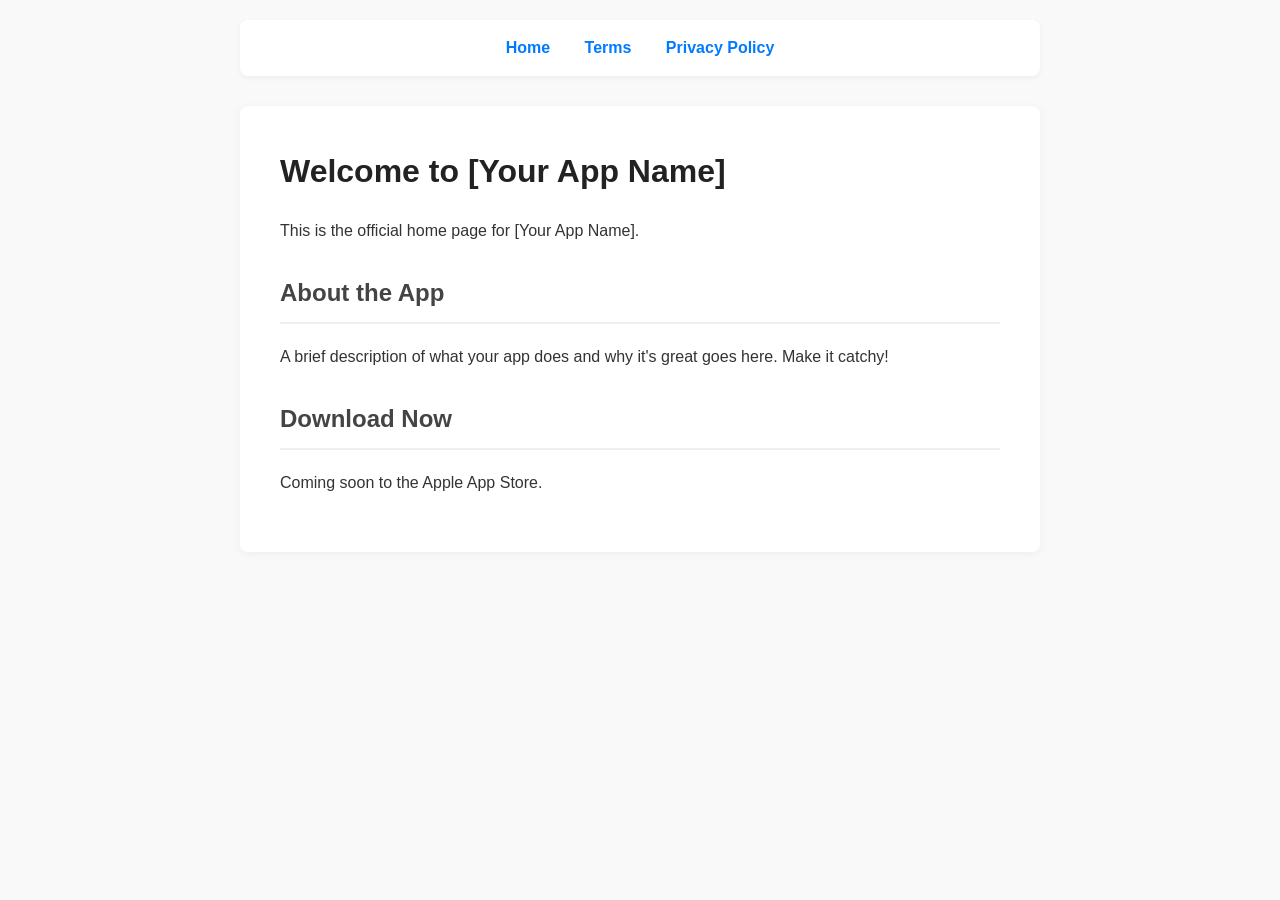
==== index.html @ 7bbff0e0 "Initial website setup" ====
<!DOCTYPE html>
<html lang="en">
<head>
    <meta charset="UTF-8">
    <meta name="viewport" content="width=device-width, initial-scale=1.0">
    <title>[Your App Name] - Home</title>
    <link rel="stylesheet" href="style.css">
</head>
<body>

    <nav>
        <a href="index.html">Home</a>
        <a href="terms.html">Terms</a>
        <a href="privacy.html">Privacy Policy</a>
    </nav>

    <main>
        <h1>Welcome to [Your App Name]</h1>
        <p>This is the official home page for [Your App Name].</p>
        
        <h2>About the App</h2>
        <p>A brief description of what your app does and why it's great goes here. Make it catchy!</p>

        <h2>Download Now</h2>
        <p>Coming soon to the Apple App Store.</p>
        <!-- When you have your link, use this: 
        <a href=" YOUR_APP_STORE_LINK ">Download on the App Store</a>
        -->
    </main>

</body>
</html>
---- style.css ----
/* General Page Styling */
body {
    font-family: -apple-system, BlinkMacSystemFont, "Segoe UI", Roboto, Helvetica, Arial, sans-serif;
    line-height: 1.6;
    color: #333;
    max-width: 800px;
    margin: 0 auto;
    padding: 20px;
    background-color: #f9f9f9;
}

/* Navigation Bar */
nav {
    background-color: #fff;
    padding: 15px;
    border-radius: 8px;
    margin-bottom: 30px;
    box-shadow: 0 2px 5px rgba(0,0,0,0.05);
    text-align: center;
}

nav a {
    text-decoration: none;
    color: #007bff;
    font-weight: bold;
    margin: 0 15px;
}

nav a:hover {
    text-decoration: underline;
}

/* Main Content Area */
main {
    background-color: #fff;
    padding: 40px;
    border-radius: 8px;
    box-shadow: 0 2px 10px rgba(0,0,0,0.05);
}

/* Headings */
h1 {
    margin-top: 0;
    color: #222;
}

h2 {
    color: #444;
    border-bottom: 2px solid #eee;
    padding-bottom: 10px;
    margin-top: 30px;
}

/* Legal Document Details */
.legal-date {
    font-style: italic;
    color: #777;
    margin-bottom: 20px;
}
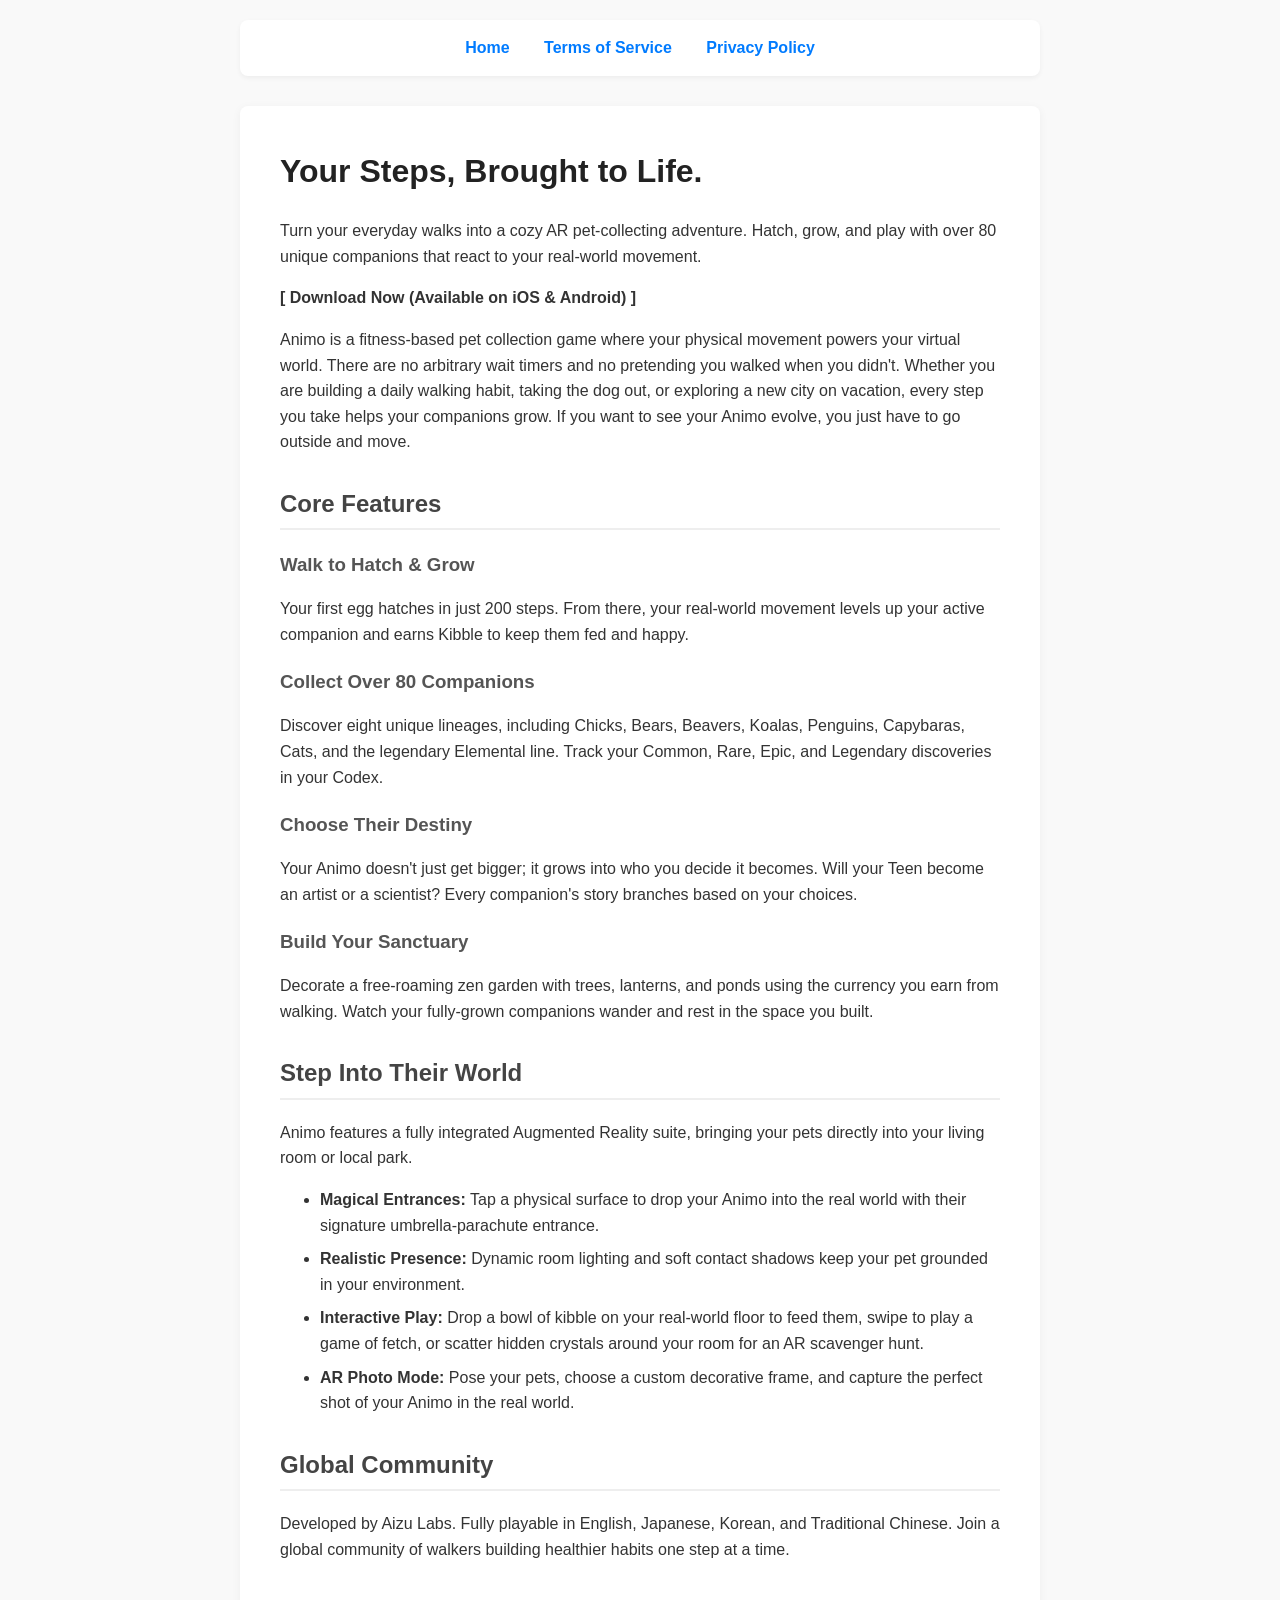
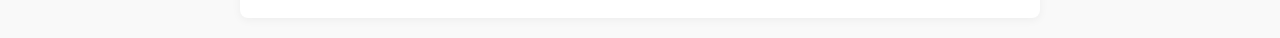
==== commit eb8e2619: "Information updated" ====
--- a/index.html
+++ b/index.html
@@ -3,29 +3,51 @@
 <head>
     <meta charset="UTF-8">
     <meta name="viewport" content="width=device-width, initial-scale=1.0">
-    <title>[Your App Name] - Home</title>
+    <title>Animo - Your Steps, Brought to Life</title>
     <link rel="stylesheet" href="style.css">
 </head>
 <body>
 
     <nav>
         <a href="index.html">Home</a>
-        <a href="terms.html">Terms</a>
+        <a href="terms.html">Terms of Service</a>
         <a href="privacy.html">Privacy Policy</a>
     </nav>
 
     <main>
-        <h1>Welcome to [Your App Name]</h1>
-        <p>This is the official home page for [Your App Name].</p>
+        <h1>Your Steps, Brought to Life.</h1>
+        <p>Turn your everyday walks into a cozy AR pet-collecting adventure. Hatch, grow, and play with over 80 unique companions that react to your real-world movement.</p>
         
-        <h2>About the App</h2>
-        <p>A brief description of what your app does and why it's great goes here. Make it catchy!</p>
+        <p><strong>[ Download Now (Available on iOS & Android) ]</strong></p>
+        
+        <p>Animo is a fitness-based pet collection game where your physical movement powers your virtual world. There are no arbitrary wait timers and no pretending you walked when you didn't. Whether you are building a daily walking habit, taking the dog out, or exploring a new city on vacation, every step you take helps your companions grow. If you want to see your Animo evolve, you just have to go outside and move.</p>
 
-        <h2>Download Now</h2>
-        <p>Coming soon to the Apple App Store.</p>
-        <!-- When you have your link, use this: 
-        <a href=" YOUR_APP_STORE_LINK ">Download on the App Store</a>
-        -->
+        <h2>Core Features</h2>
+        
+        <h3>Walk to Hatch & Grow</h3>
+        <p>Your first egg hatches in just 200 steps. From there, your real-world movement levels up your active companion and earns Kibble to keep them fed and happy.</p>
+        
+        <h3>Collect Over 80 Companions</h3>
+        <p>Discover eight unique lineages, including Chicks, Bears, Beavers, Koalas, Penguins, Capybaras, Cats, and the legendary Elemental line. Track your Common, Rare, Epic, and Legendary discoveries in your Codex.</p>
+        
+        <h3>Choose Their Destiny</h3>
+        <p>Your Animo doesn't just get bigger; it grows into who you decide it becomes. Will your Teen become an artist or a scientist? Every companion's story branches based on your choices.</p>
+        
+        <h3>Build Your Sanctuary</h3>
+        <p>Decorate a free-roaming zen garden with trees, lanterns, and ponds using the currency you earn from walking. Watch your fully-grown companions wander and rest in the space you built.</p>
+
+        <h2>Step Into Their World</h2>
+        <p>Animo features a fully integrated Augmented Reality suite, bringing your pets directly into your living room or local park.</p>
+        
+        <ul>
+            <li><strong>Magical Entrances:</strong> Tap a physical surface to drop your Animo into the real world with their signature umbrella-parachute entrance.</li>
+            <li><strong>Realistic Presence:</strong> Dynamic room lighting and soft contact shadows keep your pet grounded in your environment.</li>
+            <li><strong>Interactive Play:</strong> Drop a bowl of kibble on your real-world floor to feed them, swipe to play a game of fetch, or scatter hidden crystals around your room for an AR scavenger hunt.</li>
+            <li><strong>AR Photo Mode:</strong> Pose your pets, choose a custom decorative frame, and capture the perfect shot of your Animo in the real world.</li>
+        </ul>
+
+        <h2>Global Community</h2>
+        <p>Developed by Aizu Labs. Fully playable in English, Japanese, Korean, and Traditional Chinese. Join a global community of walkers building healthier habits one step at a time.</p>
     </main>
 
 </body>
--- a/style.css
+++ b/style.css
@@ -1,4 +1,3 @@
-/* General Page Styling */
 body {
     font-family: -apple-system, BlinkMacSystemFont, "Segoe UI", Roboto, Helvetica, Arial, sans-serif;
     line-height: 1.6;
@@ -9,7 +8,6 @@
     background-color: #f9f9f9;
 }
 
-/* Navigation Bar */
 nav {
     background-color: #fff;
     padding: 15px;
@@ -30,7 +28,6 @@
     text-decoration: underline;
 }
 
-/* Main Content Area */
 main {
     background-color: #fff;
     padding: 40px;
@@ -38,20 +35,12 @@
     box-shadow: 0 2px 10px rgba(0,0,0,0.05);
 }
 
-/* Headings */
-h1 {
-    margin-top: 0;
-    color: #222;
-}
+h1 { margin-top: 0; color: #222; }
+h2 { color: #444; border-bottom: 2px solid #eee; padding-bottom: 5px; margin-top: 30px; }
+h3 { color: #555; margin-top: 20px; margin-bottom: 10px;}
+ul { margin-bottom: 20px; }
+li { margin-bottom: 8px; }
 
-h2 {
-    color: #444;
-    border-bottom: 2px solid #eee;
-    padding-bottom: 10px;
-    margin-top: 30px;
-}
-
-/* Legal Document Details */
 .legal-date {
     font-style: italic;
     color: #777;
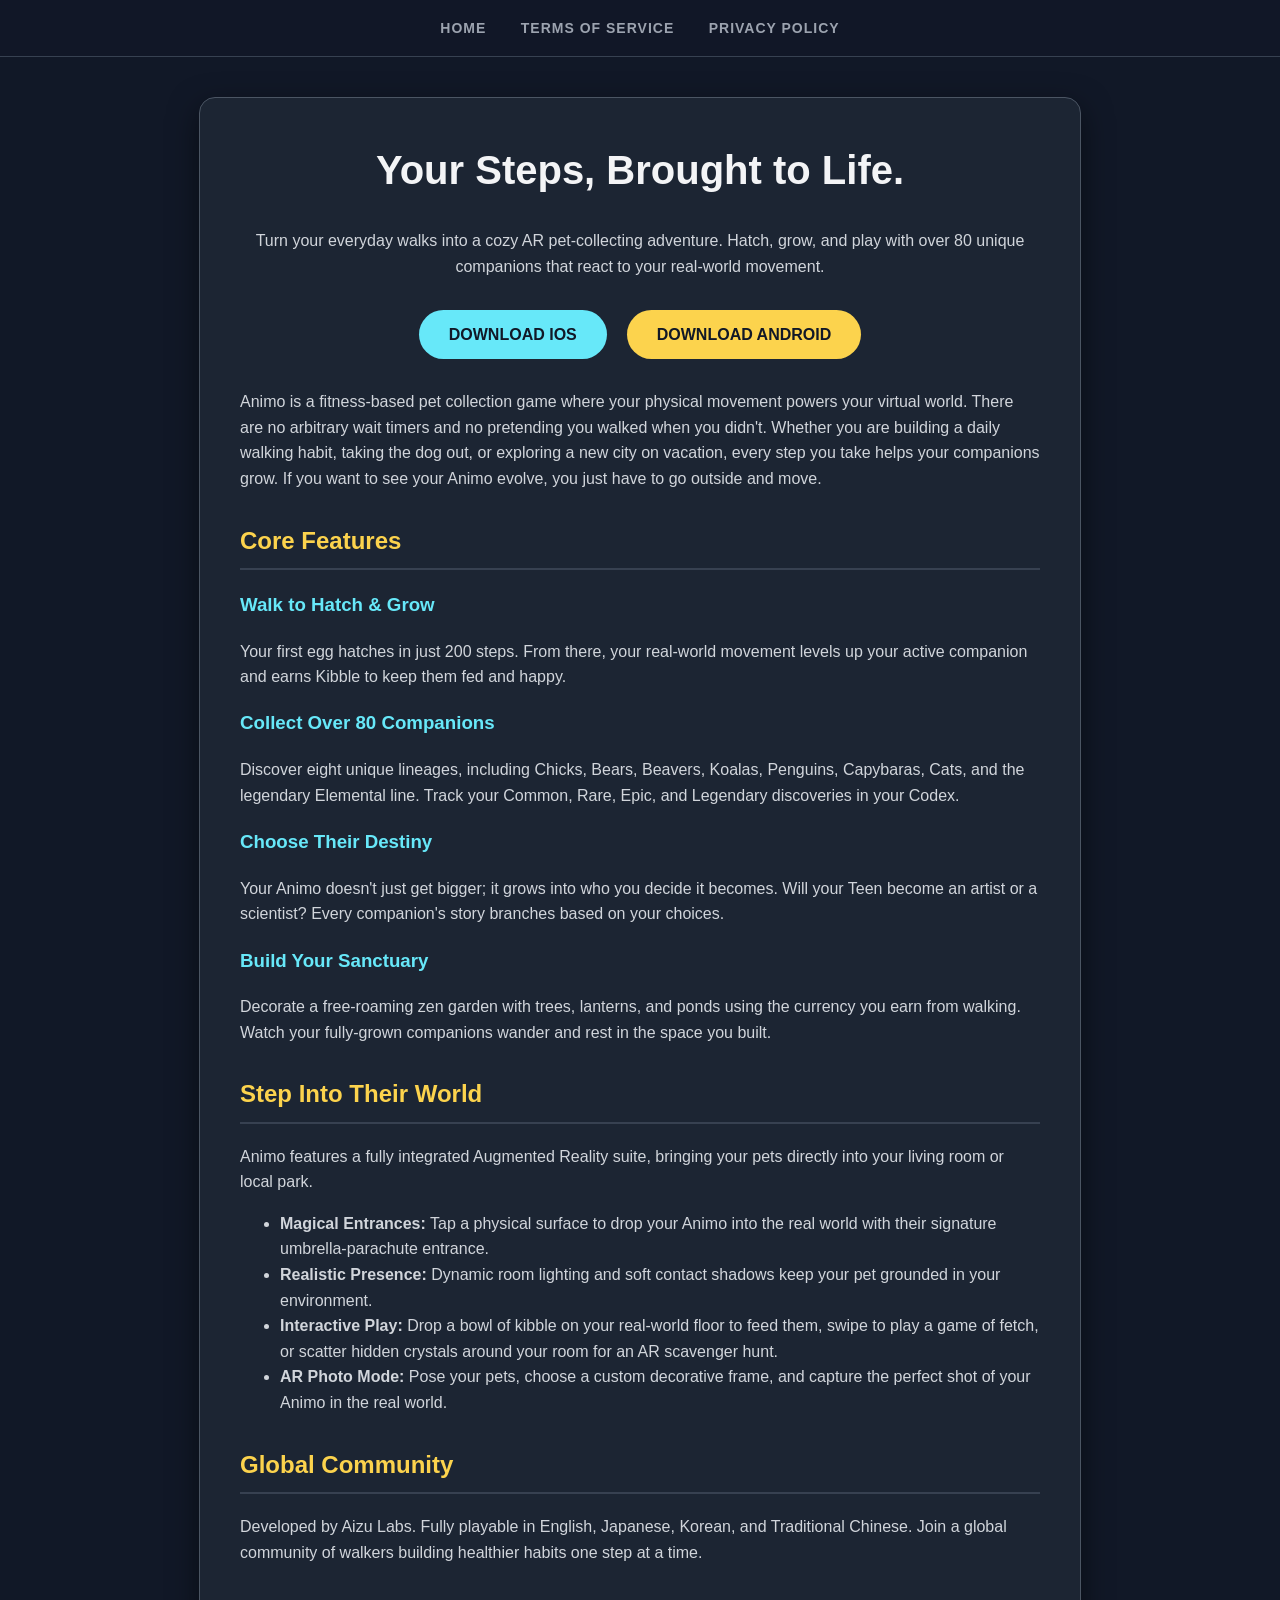
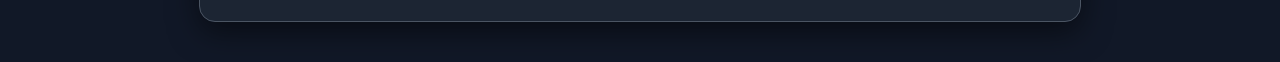
==== commit af536a82: "Change theme" ====
--- a/index.html
+++ b/index.html
@@ -16,9 +16,12 @@
 
     <main>
         <h1>Your Steps, Brought to Life.</h1>
-        <p>Turn your everyday walks into a cozy AR pet-collecting adventure. Hatch, grow, and play with over 80 unique companions that react to your real-world movement.</p>
+        <p style="text-align: center;">Turn your everyday walks into a cozy AR pet-collecting adventure. Hatch, grow, and play with over 80 unique companions that react to your real-world movement.</p>
         
-        <p><strong>[ Download Now (Available on iOS & Android) ]</strong></p>
+        <div class="button-container">
+            <a href="#" class="btn btn-cyan">Download iOS</a>
+            <a href="#" class="btn btn-orange">Download Android</a>
+        </div>
         
         <p>Animo is a fitness-based pet collection game where your physical movement powers your virtual world. There are no arbitrary wait timers and no pretending you walked when you didn't. Whether you are building a daily walking habit, taking the dog out, or exploring a new city on vacation, every step you take helps your companions grow. If you want to see your Animo evolve, you just have to go outside and move.</p>
 
--- a/style.css
+++ b/style.css
@@ -1,48 +1,106 @@
+/* Global Dark Theme */
 body {
     font-family: -apple-system, BlinkMacSystemFont, "Segoe UI", Roboto, Helvetica, Arial, sans-serif;
     line-height: 1.6;
-    color: #333;
-    max-width: 800px;
-    margin: 0 auto;
-    padding: 20px;
-    background-color: #f9f9f9;
+    color: #d1d5db; /* Light gray text */
+    margin: 0;
+    padding: 0;
+    background-color: #111827; /* Deep navy/black background */
+    /* To add a background image like the drawing in your screenshot, replace the URL below: */
+    /* background-image: url('YOUR_IMAGE_LINK_HERE'); */
+    background-size: cover;
+    background-attachment: fixed;
+    background-position: center;
 }
 
+/* Dark Navigation Bar */
 nav {
-    background-color: #fff;
+    background-color: rgba(17, 24, 39, 0.95);
     padding: 15px;
-    border-radius: 8px;
-    margin-bottom: 30px;
-    box-shadow: 0 2px 5px rgba(0,0,0,0.05);
     text-align: center;
+    border-bottom: 1px solid #374151;
 }
 
 nav a {
     text-decoration: none;
-    color: #007bff;
+    color: #9ca3af;
     font-weight: bold;
+    font-size: 14px;
+    text-transform: uppercase;
+    letter-spacing: 1px;
     margin: 0 15px;
+    transition: color 0.2s;
 }
 
 nav a:hover {
-    text-decoration: underline;
+    color: #fff;
 }
 
+/* UI Panel (The Semi-Transparent Card) */
 main {
-    background-color: #fff;
+    max-width: 800px;
+    margin: 40px auto;
+    background-color: rgba(31, 41, 55, 0.85); /* Dark transparent panel */
     padding: 40px;
-    border-radius: 8px;
-    box-shadow: 0 2px 10px rgba(0,0,0,0.05);
+    border-radius: 16px;
+    box-shadow: 0 10px 30px rgba(0,0,0,0.5);
+    border: 1px solid #4b5563;
+    backdrop-filter: blur(8px); /* Blurs background behind the card */
 }
 
-h1 { margin-top: 0; color: #222; }
-h2 { color: #444; border-bottom: 2px solid #eee; padding-bottom: 5px; margin-top: 30px; }
-h3 { color: #555; margin-top: 20px; margin-bottom: 10px;}
-ul { margin-bottom: 20px; }
-li { margin-bottom: 8px; }
+/* Typography Colors */
+h1 {
+    color: #f3f4f6;
+    text-align: center;
+    font-size: 2.5rem;
+    margin-top: 0;
+}
+
+h2 {
+    color: #fcd34d; /* Warm yellow/orange accent from your image */
+    border-bottom: 2px solid #374151;
+    padding-bottom: 8px;
+    margin-top: 30px;
+}
+
+h3 {
+    color: #67e8f9; /* Cyan accent from your image */
+}
+
+/* Custom Buttons (Cyan and Orange/Yellow) */
+.button-container {
+    display: flex;
+    justify-content: center;
+    gap: 20px;
+    margin: 30px 0;
+}
+
+.btn {
+    display: inline-block;
+    padding: 12px 30px;
+    border-radius: 25px;
+    font-weight: bold;
+    text-decoration: none;
+    color: #111827; /* Dark text on bright buttons */
+    text-transform: uppercase;
+    transition: opacity 0.2s, transform 0.2s;
+}
+
+.btn:hover {
+    opacity: 0.9;
+    transform: translateY(-2px);
+}
+
+.btn-cyan {
+    background-color: #67e8f9;
+}
+
+.btn-orange {
+    background-color: #fcd34d;
+}
 
 .legal-date {
+    text-align: center;
+    color: #9ca3af;
     font-style: italic;
-    color: #777;
-    margin-bottom: 20px;
 }
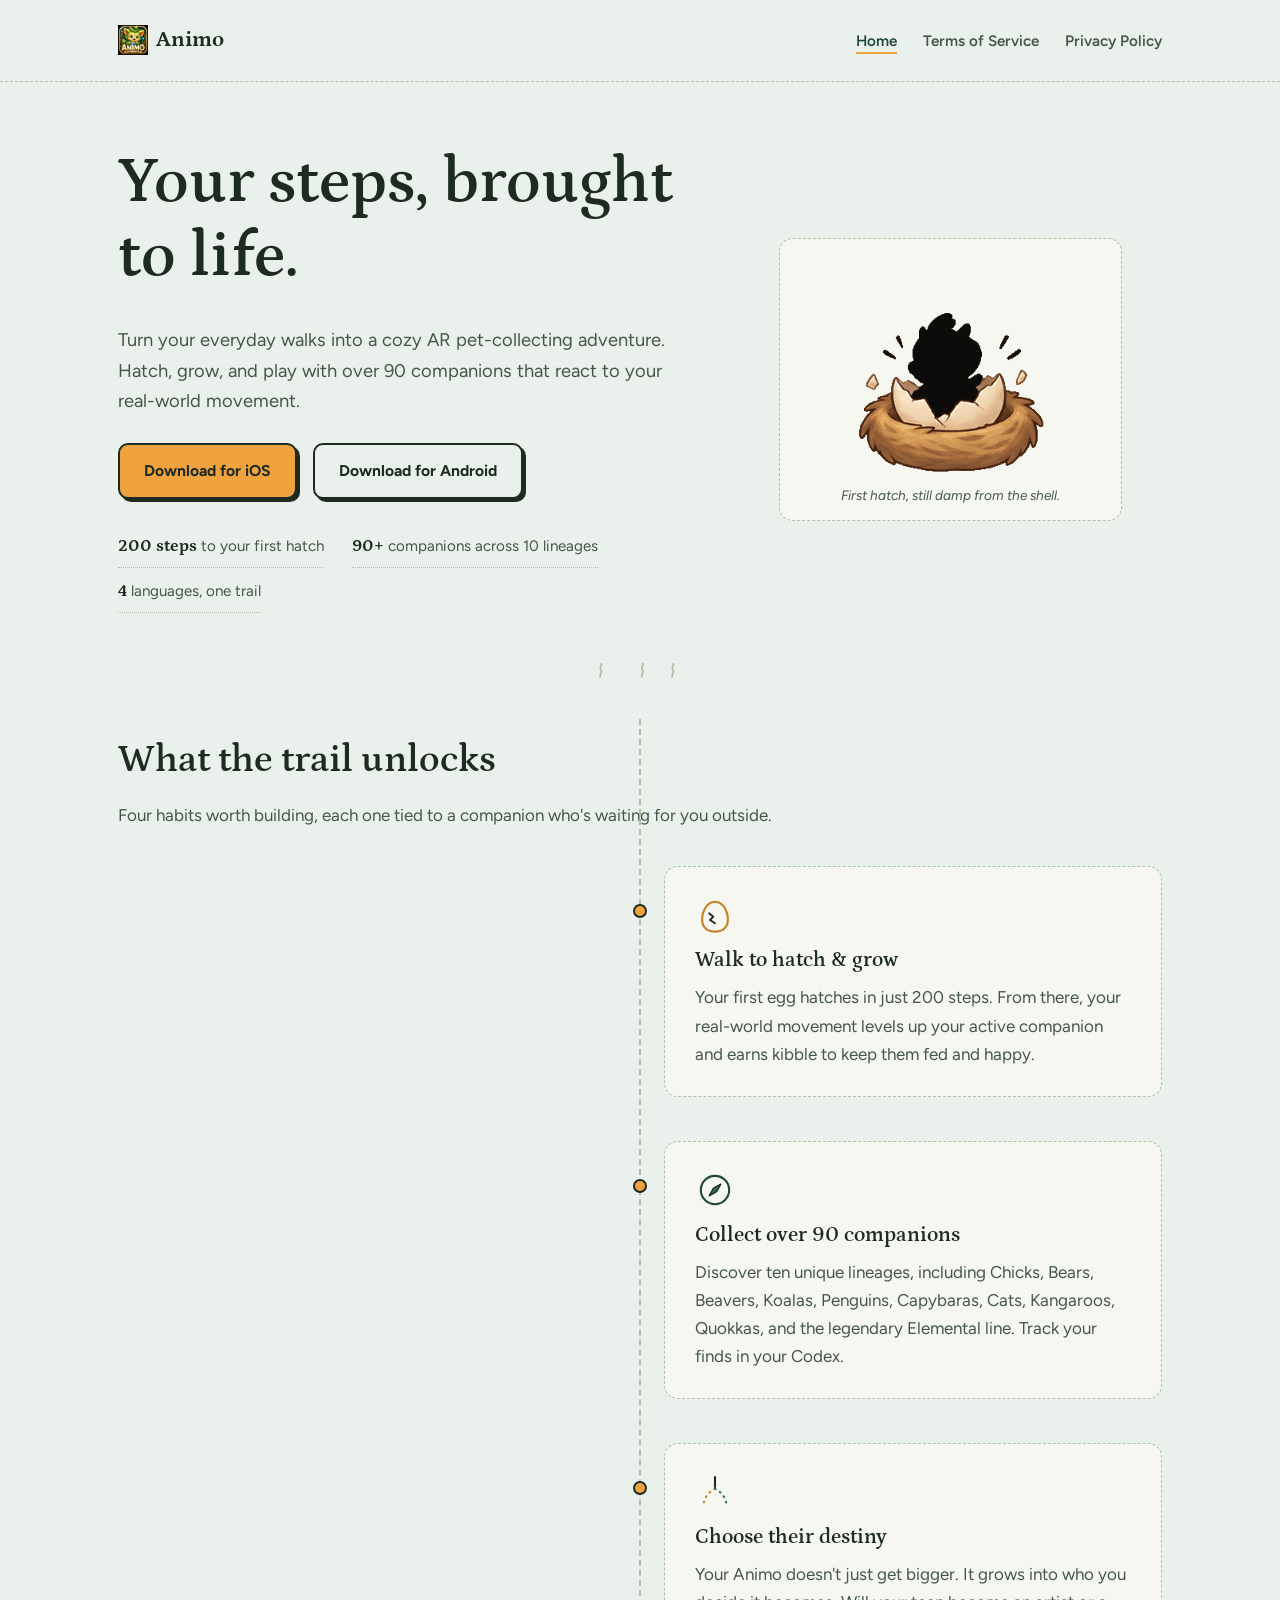
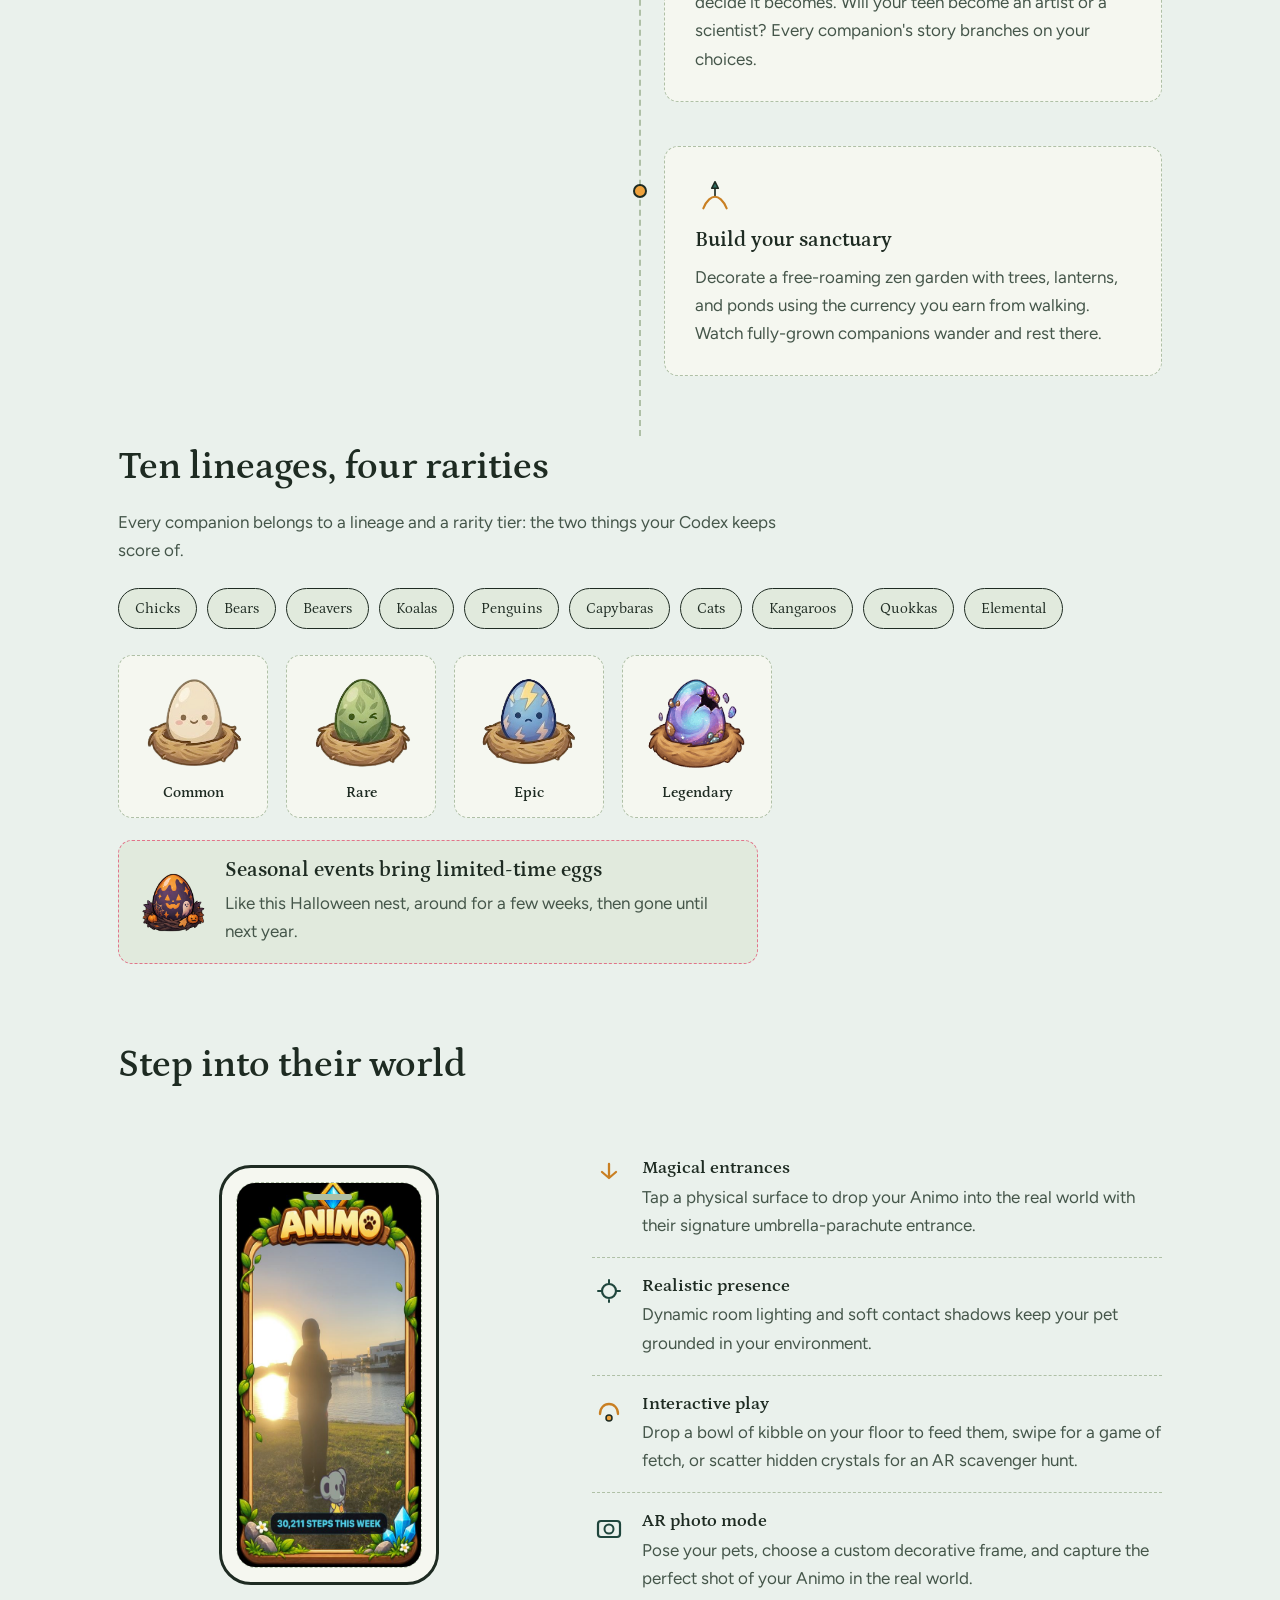
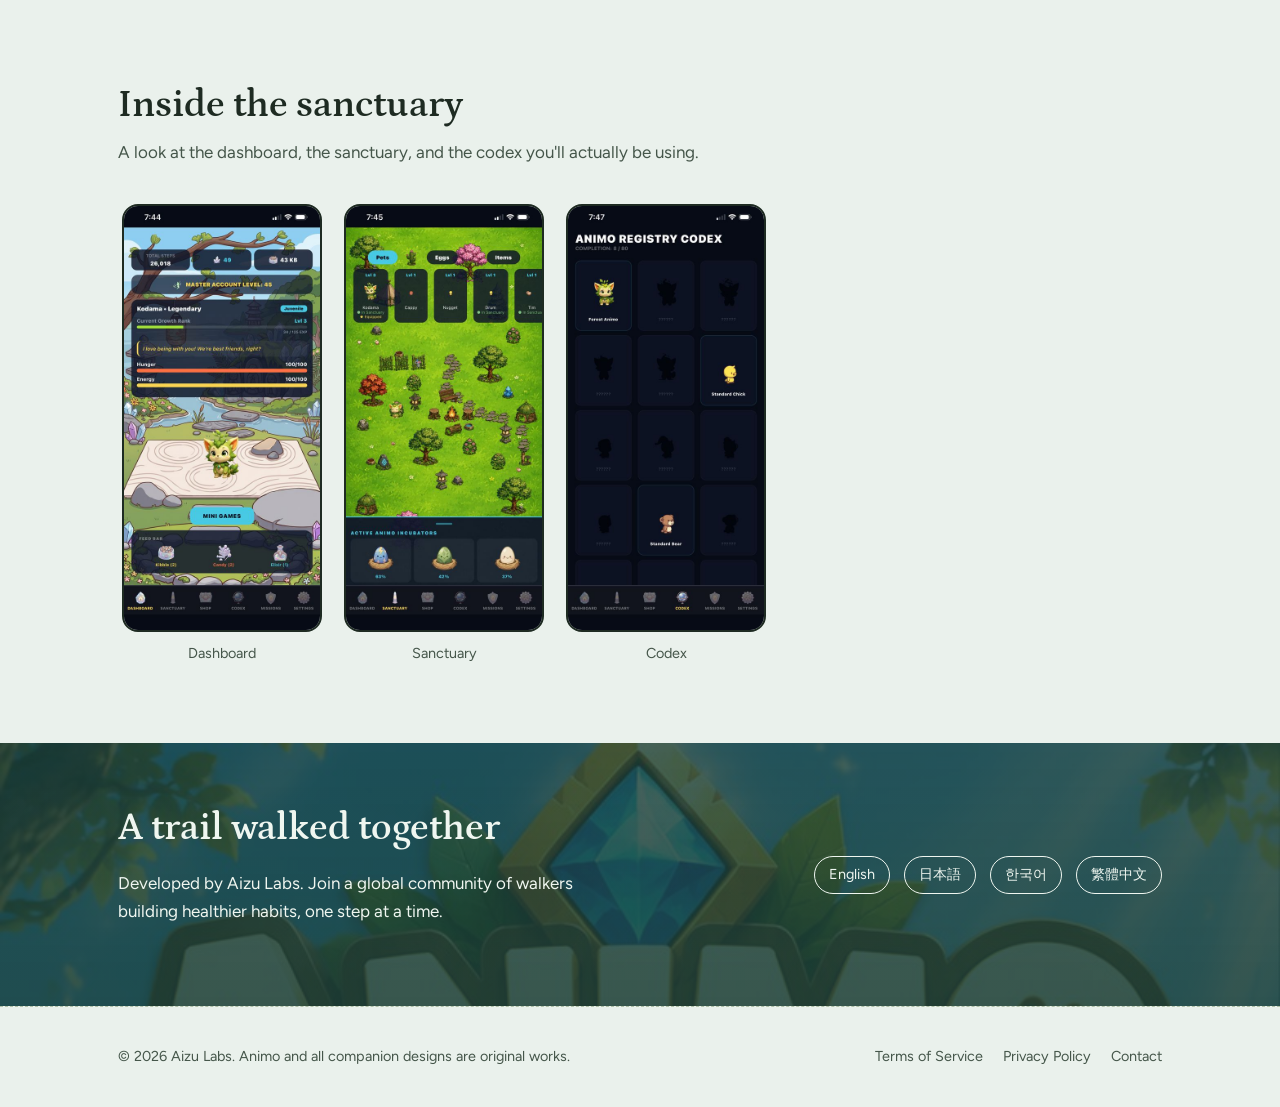
==== commit 37e06f05: "Add files via upload Theme change" ====
--- a/index.html
+++ b/index.html
@@ -1,57 +1,568 @@
 <!DOCTYPE html>
 <html lang="en">
 <head>
-    <meta charset="UTF-8">
-    <meta name="viewport" content="width=device-width, initial-scale=1.0">
-    <title>Animo - Your Steps, Brought to Life</title>
-    <link rel="stylesheet" href="style.css">
+<meta charset="UTF-8">
+<meta name="viewport" content="width=device-width, initial-scale=1.0">
+<title>Animo: Your Steps, Brought to Life</title>
+<style>
+@import url('https://fonts.googleapis.com/css2?family=Petrona:ital,wght@0,400;0,500;0,600;0,700;1,500&family=Figtree:wght@400;500;600;700&display=swap');
+
+:root{
+  --paper:#EAF1EC;
+  --paper-alt:#E1EADD;
+  --card:#F5F7F0;
+  --ink:#1E2B22;
+  --ink-soft:#45564A;
+  --gold:#EFA23D;
+  --gold-dark:#C97F22;
+  --teal:#2F6F63;
+  --teal-dark:#20463D;
+  --clay:#E2748A;
+  --line:#AFC0A6;
+  --max:1100px;
+}
+
+*{box-sizing:border-box;}
+html{scroll-behavior:smooth;}
+body{
+  margin:0;
+  background:var(--paper);
+  color:var(--ink);
+  font-family:'Figtree',sans-serif;
+  font-size:17px;
+  line-height:1.65;
+  -webkit-font-smoothing:antialiased;
+}
+
+h1,h2,h3{
+  font-family:'Petrona',serif;
+  color:var(--ink);
+  line-height:1.15;
+  margin:0 0 .5em;
+  font-weight:600;
+}
+
+h1{font-size:clamp(2.6rem,5vw,4.1rem); font-weight:600;}
+h2{font-size:clamp(1.7rem,3vw,2.35rem);}
+h3{font-size:1.3rem; font-weight:600;}
+
+p{margin:0 0 1em; max-width:62ch; color:var(--ink-soft);}
+
+a{color:var(--teal); text-decoration-thickness:1.5px; text-underline-offset:3px;}
+a:hover{color:var(--teal-dark);}
+
+:focus-visible{
+  outline:3px solid var(--gold-dark);
+  outline-offset:2px;
+}
+
+img,svg{display:block; max-width:100%;}
+
+.wrap{max-width:var(--max); margin:0 auto; padding:0 28px;}
+
+/* ---------- Nav ---------- */
+.site-nav{
+  padding:22px 0;
+  border-bottom:1.5px dashed var(--line);
+}
+.site-nav .wrap{
+  display:flex; align-items:center; justify-content:space-between; gap:20px;
+}
+.brand{
+  font-family:'Petrona',serif;
+  font-weight:700;
+  font-size:1.4rem;
+  color:var(--ink);
+  text-decoration:none;
+  display:flex; align-items:center; gap:8px;
+}
+.brand:hover{color:var(--ink);}
+.brand svg{width:26px; height:26px; flex-shrink:0;}
+.nav-links{display:flex; gap:26px; list-style:none; margin:0; padding:0;}
+.nav-links a{
+  color:var(--ink-soft);
+  text-decoration:none;
+  font-weight:600;
+  font-size:.95rem;
+  border-bottom:2px solid transparent;
+  padding-bottom:2px;
+}
+.nav-links a:hover, .nav-links a[aria-current="page"]{
+  color:var(--teal-dark);
+  border-bottom-color:var(--gold);
+}
+
+/* ---------- Buttons ---------- */
+.btn{
+  display:inline-flex; align-items:center; gap:8px;
+  font-family:'Figtree',sans-serif;
+  font-weight:700;
+  font-size:.98rem;
+  padding:13px 24px;
+  border-radius:10px;
+  border:2px solid var(--ink);
+  text-decoration:none;
+  cursor:pointer;
+  box-shadow:3px 3px 0 var(--ink);
+  transition:transform .12s ease, box-shadow .12s ease;
+}
+.btn:hover{transform:translate(-2px,-2px); box-shadow:5px 5px 0 var(--ink);}
+.btn:active{transform:translate(0,0); box-shadow:1px 1px 0 var(--ink);}
+.btn-primary{background:var(--gold); color:var(--ink);}
+.btn-secondary{background:var(--paper); color:var(--ink);}
+.cta-row{display:flex; gap:16px; flex-wrap:wrap; margin-top:1.6em;}
+
+/* ---------- Hero ---------- */
+.hero{padding:64px 0 40px;}
+.hero .wrap{
+  display:grid;
+  grid-template-columns:1.15fr .85fr;
+  gap:48px;
+  align-items:center;
+}
+.hero-stats{
+  list-style:none; margin:2em 0 0; padding:0;
+  display:flex; flex-wrap:wrap; gap:10px 28px;
+}
+.hero-stats li{
+  font-size:.95rem; color:var(--ink-soft);
+  border-bottom:1.5px dotted var(--line);
+  padding-bottom:6px;
+}
+.hero-stats strong{color:var(--ink); font-family:'Petrona',serif; font-size:1.05rem;}
+
+.specimen{
+  background:var(--card);
+  border:1.5px dashed var(--line);
+  border-radius:14px;
+  padding:20px 20px 14px;
+  text-align:center;
+}
+.specimen svg{margin:0 auto;}
+.specimen figcaption{
+  margin-top:10px;
+  font-size:.85rem;
+  color:var(--ink-soft);
+  font-style:italic;
+}
+
+/* egg-crack draw-in animation */
+.egg-crack{
+  stroke-dasharray:140;
+  stroke-dashoffset:140;
+  animation:draw 1.1s .3s ease-out forwards;
+}
+.hatchling{
+  opacity:0;
+  transform:translateY(6px);
+  animation:rise .6s .9s ease-out forwards;
+}
+@keyframes draw{to{stroke-dashoffset:0;}}
+@keyframes rise{to{opacity:1; transform:translateY(0);}}
+@media (prefers-reduced-motion:reduce){
+  .egg-crack,.hatchling{animation:none; opacity:1; stroke-dashoffset:0; transform:none;}
+}
+
+/* ---------- Trail path between sections ---------- */
+.trailhead{
+  display:flex; align-items:center; justify-content:center; gap:14px;
+  padding:8px 0 36px; color:var(--line);
+}
+.trailhead svg{width:22px; height:22px;}
+
+/* ---------- Feature trail ---------- */
+.features{padding:20px 0 60px; position:relative;}
+.trail-line{
+  position:absolute; left:50%; top:0; bottom:0; width:0;
+  border-left:2.5px dashed var(--line);
+  transform:translateX(-50%);
+}
+.feature-row{
+  display:grid;
+  grid-template-columns:1fr 1fr;
+  gap:0 48px;
+  position:relative;
+  margin-bottom:44px;
+  min-height:1px;
+}
+.feature-row:last-child{margin-bottom:0;}
+.feature-row:nth-child(even) .feature-card{grid-column:2;}
+.feature-row:nth-child(even) .feature-spacer{grid-column:1; grid-row:1;}
+.feature-card{
+  background:var(--card);
+  border:1.5px dashed var(--line);
+  border-radius:14px;
+  padding:28px 30px;
+}
+.feature-card svg{width:40px; height:40px; margin-bottom:14px;}
+.feature-card p{margin-bottom:0; max-width:46ch;}
+.trail-dot{
+  position:absolute; left:50%; top:38px; transform:translate(-50%,0);
+  width:14px; height:14px; border-radius:50%;
+  background:var(--gold); border:2px solid var(--ink);
+  z-index:1;
+}
+
+/* ---------- Lineage strip ---------- */
+.lineages{padding:10px 0 60px;}
+.lineage-list{
+  list-style:none; margin:1.4em 0 0; padding:0;
+  display:flex; flex-wrap:wrap; gap:10px;
+}
+.lineage-list li{
+  font-family:'Petrona',serif;
+  font-size:.95rem;
+  padding:7px 16px;
+  border:1.5px solid var(--ink);
+  border-radius:999px;
+  background:var(--paper-alt);
+}
+.stamps{display:flex; flex-wrap:wrap; gap:18px; margin-top:26px;}
+.stamp{
+  width:92px; height:92px; border-radius:50%;
+  border:2.5px double var(--ink);
+  display:flex; align-items:center; justify-content:center; text-align:center;
+  font-family:'Petrona',serif; font-weight:600; font-size:.8rem;
+  color:var(--ink-soft);
+  background:var(--card);
+}
+.egg-gallery{display:flex; flex-wrap:wrap; gap:18px; margin-top:26px;}
+.egg-card{
+  margin:0; width:150px;
+  background:var(--card);
+  border:1.5px dashed var(--line);
+  border-radius:14px;
+  padding:16px 10px 12px;
+  text-align:center;
+}
+.egg-card img{width:100px; height:100px; object-fit:contain; margin:0 auto;}
+.egg-card figcaption{
+  margin-top:8px; font-family:'Petrona',serif; font-weight:600; font-size:.95rem; color:var(--ink);
+}
+.event-callout{
+  margin-top:22px;
+  display:flex; align-items:center; gap:20px;
+  background:var(--paper-alt);
+  border:1.5px dashed var(--clay);
+  border-radius:14px;
+  padding:18px 22px;
+  max-width:640px;
+}
+.event-callout img{width:64px; height:64px; object-fit:contain; flex-shrink:0;}
+
+/* ---------- Screenshot showcase ---------- */
+.showcase{padding:10px 0 60px;}
+.showcase-row{
+  display:flex; gap:22px; overflow-x:auto; padding:10px 4px 18px;
+  scroll-snap-type:x proximity;
+}
+.showcase-row figure{
+  margin:0; flex:none; scroll-snap-align:start;
+  width:200px;
+}
+.showcase-row img{
+  width:100%; border-radius:16px; border:2px solid var(--ink);
+  display:block;
+}
+.showcase-row figcaption{
+  margin-top:10px; text-align:center; font-size:.9rem; color:var(--ink-soft);
+}
+
+/* ---------- AR viewfinder ---------- */
+.ar-section{padding:20px 0 64px;}
+.ar-grid{
+  display:grid; grid-template-columns:.85fr 1.15fr; gap:52px; align-items:center;
+}
+.phone{
+  justify-self:center;
+  width:220px; height:420px;
+  border:3px solid var(--ink);
+  border-radius:32px;
+  background:var(--card);
+  position:relative;
+  padding:14px;
+}
+.phone::before{
+  content:"";
+  position:absolute; top:26px; left:50%; transform:translateX(-50%);
+  width:46px; height:6px; border-radius:4px; background:var(--line);
+}
+.phone-inner{
+  width:100%; height:100%;
+  border:1.5px dashed var(--line);
+  border-radius:20px;
+  display:flex; align-items:center; justify-content:center;
+}
+.callouts{list-style:none; margin:0; padding:0;}
+.callouts li{
+  display:flex; gap:16px;
+  padding:18px 0;
+  border-top:1.5px dashed var(--line);
+}
+.callouts li:first-child{border-top:none;}
+.callouts svg{flex:none; width:34px; height:34px;}
+.callouts h3{margin-bottom:.25em; font-size:1.1rem;}
+.callouts p{margin:0;}
+
+/* ---------- Community band ---------- */
+.community{
+  background-color:var(--teal-dark);
+  background-blend-mode:normal;
+  color:#EFF6F0;
+  padding:64px 0;
+}
+.community-bg{
+  position:relative;
+}
+.community-bg::before{
+  content:"";
+  position:absolute; inset:0;
+  background:linear-gradient(rgba(28,64,57,.82),rgba(28,64,57,.88)) center/cover, var(--community-img) center 15%/cover;
+  z-index:0;
+}
+.community-bg > .wrap{position:relative; z-index:1;}
+.community h2, .community p, .community strong{color:#EFF6F0;}
+.community .wrap{
+  display:flex; justify-content:space-between; align-items:center; gap:30px; flex-wrap:wrap;
+}
+.lang-list{list-style:none; display:flex; gap:14px; margin:0; padding:0; flex-wrap:wrap;}
+.lang-list li{
+  border:1.5px solid #EFF6F0; border-radius:999px; padding:6px 14px; font-size:.9rem;
+}
+
+/* ---------- Footer ---------- */
+footer{padding:38px 0; border-top:1.5px dashed var(--line);}
+footer .wrap{
+  display:flex; justify-content:space-between; align-items:center; gap:20px; flex-wrap:wrap;
+  font-size:.9rem; color:var(--ink-soft);
+}
+footer nav ul{list-style:none; display:flex; gap:20px; margin:0; padding:0;}
+footer nav a{color:var(--ink-soft); text-decoration:none;}
+footer nav a:hover{color:var(--teal-dark);}
+
+/* ---------- Legal pages ---------- */
+.legal{padding:56px 0 80px;}
+.legal .updated{color:var(--ink-soft); font-style:italic; margin-bottom:2em;}
+.legal h2{
+  margin-top:2em;
+  padding-bottom:.3em;
+  border-bottom:1.5px dashed var(--line);
+}
+.legal ul{padding-left:1.2em; color:var(--ink-soft);}
+.legal li{margin-bottom:.4em;}
+.legal a{word-break:break-word;}
+
+/* ---------- Responsive ---------- */
+@media (max-width:820px){
+  .hero .wrap{grid-template-columns:1fr;}
+  .hero .specimen{max-width:320px; margin:0 auto;}
+  .trail-line{left:20px;}
+  .feature-row{grid-template-columns:1fr; margin-bottom:28px; padding-left:44px;}
+  .feature-row:nth-child(even) .feature-card{grid-column:1;}
+  .feature-row .feature-spacer{display:none;}
+  .trail-dot{left:20px;}
+  .ar-grid{grid-template-columns:1fr;}
+  .phone{margin-bottom:10px;}
+  .community .wrap{flex-direction:column; align-items:flex-start;}
+}
+@media (max-width:520px){
+  .site-nav .wrap{flex-wrap:wrap; row-gap:10px;}
+  .nav-links{gap:14px; flex-wrap:wrap;}
+  body{font-size:16px;}
+}
+
+</style>
 </head>
 <body>
 
-    <nav>
-        <a href="index.html">Home</a>
-        <a href="terms.html">Terms of Service</a>
-        <a href="privacy.html">Privacy Policy</a>
-    </nav>
-
-    <main>
-        <h1>Your Steps, Brought to Life.</h1>
-        <p style="text-align: center;">Turn your everyday walks into a cozy AR pet-collecting adventure. Hatch, grow, and play with over 80 unique companions that react to your real-world movement.</p>
-        
-        <div class="button-container">
-            <a href="#" class="btn btn-cyan">Download iOS</a>
-            <a href="#" class="btn btn-orange">Download Android</a>
+<header class="site-nav">
+  <div class="wrap">
+    <a class="brand" href="index.html">
+      <img src="[data-uri]" alt="" width="30" height="30">
+      Animo
+    </a>
+    <ul class="nav-links">
+      <li><a href="index.html" aria-current="page">Home</a></li>
+      <li><a href="terms.html">Terms of Service</a></li>
+      <li><a href="privacy.html">Privacy Policy</a></li>
+    </ul>
+  </div>
+</header>
+
+<section class="hero">
+  <div class="wrap">
+    <div>
+      <h1>Your steps, brought to life.</h1>
+      <p style="font-size:1.15rem; max-width:46ch;">Turn your everyday walks into a cozy AR pet-collecting adventure. Hatch, grow, and play with over 90 companions that react to your real-world movement.</p>
+      <div class="cta-row">
+        <a class="btn btn-primary" href="https://apps.apple.com/us/app/animo-core/id6790706071">Download for iOS</a>
+        <a class="btn btn-secondary" href="#">Download for Android</a>
+      </div>
+      <ul class="hero-stats">
+        <li><strong>200 steps</strong> to your first hatch</li>
+        <li><strong>90+</strong> companions across 10 lineages</li>
+        <li><strong>4</strong> languages, one trail</li>
+      </ul>
+    </div>
+    <figure class="specimen">
+      <img src="[data-uri]